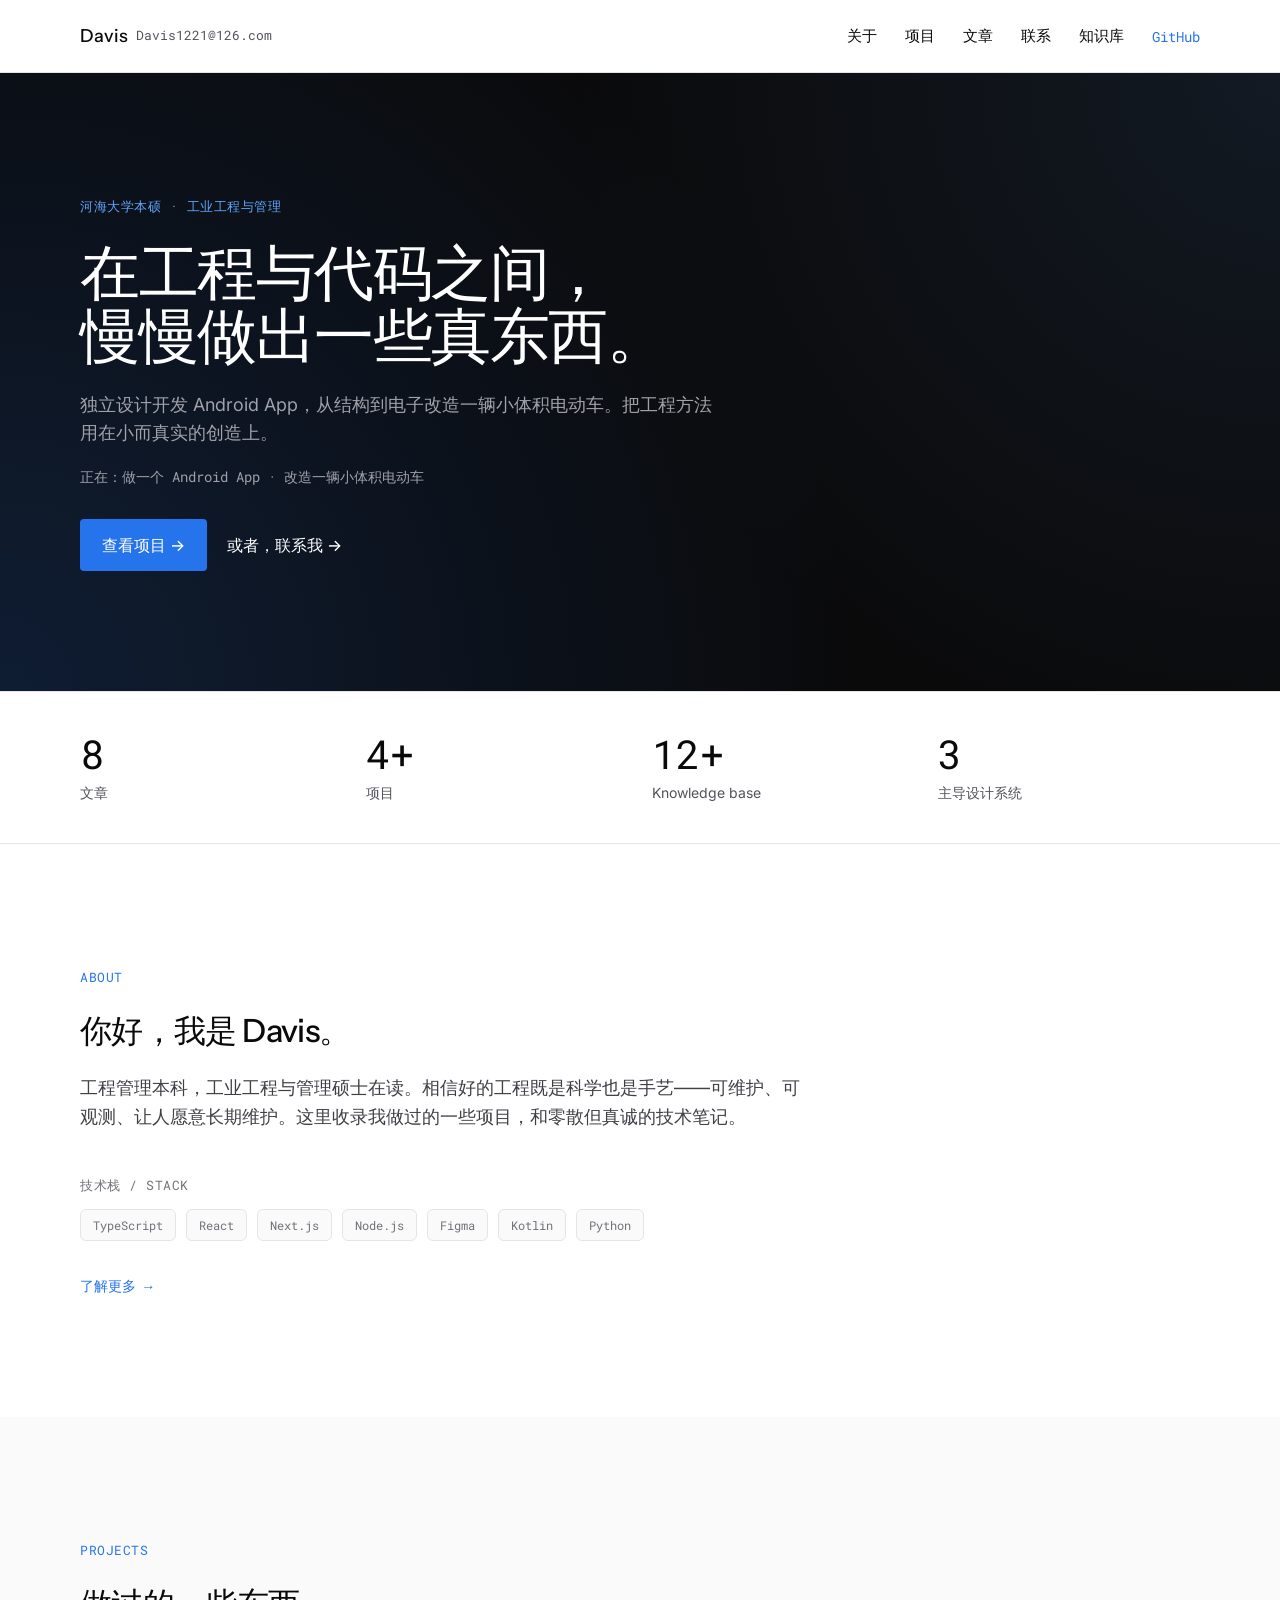
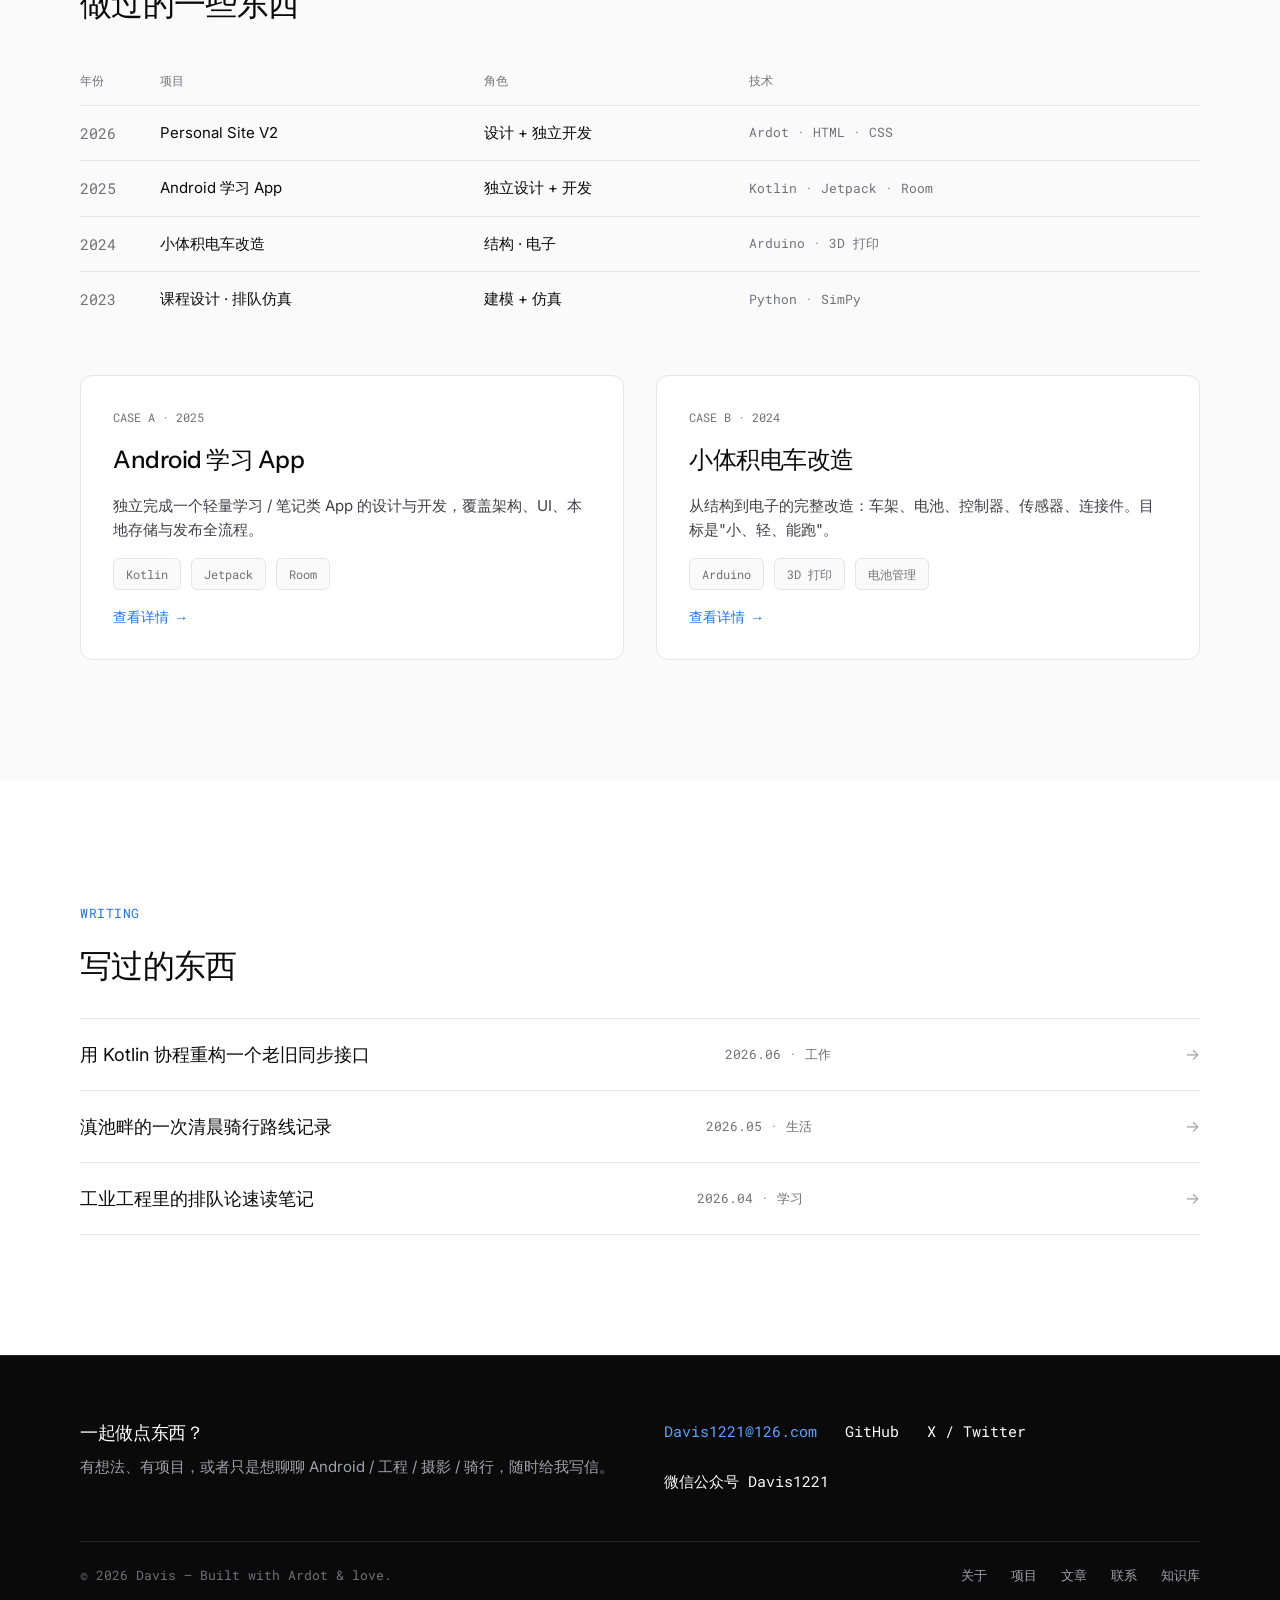
==== index.html @ aacbe088 "Initial commit: Davis personal site (6 pages + styles)" ====
<!doctype html>
<html lang="zh-CN">
<head>
  <meta charset="utf-8" />
  <meta name="viewport" content="width=device-width, initial-scale=1" />
  <title>Davis — Personal Site</title>
  <meta name="description" content="河海大学本硕 · 工业工程与管理。Android App / 小体积电车改造 / 数据分析。" />
  <link rel="preconnect" href="https://fonts.googleapis.com" />
  <link rel="preconnect" href="https://fonts.gstatic.com" crossorigin />
  <link href="https://fonts.googleapis.com/css2?family=Inter:wght@400;500;600&family=Instrument+Sans:wght@400;500;600&family=Roboto+Mono:wght@400;500&display=swap" rel="stylesheet" />
  <link rel="stylesheet" href="./styles.css" />
</head>
<body>

<header class="site-header">
  <div class="container row">
    <a class="wordmark" href="./index.html">
      <span class="name">Davis</span>
      <span class="handle">Davis1221@126.com</span>
    </a>
    <nav class="nav">
      <a href="./about.html">关于</a>
      <a href="./projects.html">项目</a>
      <a href="./writing.html">文章</a>
      <a href="./contact.html">联系</a>
      <a href="./knowledge.html">知识库</a>
      <a class="ext" href="https://github.com/Davis1221" target="_blank" rel="noopener">GitHub</a>
    </nav>
  </div>
</header>

<main>

<!-- HERO -->
<section class="hero">
  <div class="container">
    <span class="kicker">河海大学本硕 · 工业工程与管理</span>
    <h1 class="h-hero">在工程与代码之间，<br/>慢慢做出一些真东西。</h1>
    <p class="sub">独立设计开发 Android App，从结构到电子改造一辆小体积电动车。把工程方法用在小而真实的创造上。</p>
    <p class="now">正在：做一个 Android App · 改造一辆小体积电动车</p>
    <div class="cta-row">
      <a class="btn btn-primary" href="./projects.html">查看项目 →</a>
      <a class="btn btn-ghost" href="./contact.html">或者，联系我 →</a>
    </div>
  </div>
</section>

<!-- STATS -->
<section class="stats">
  <div class="container">
    <div class="row">
      <div class="stat"><div class="num">8</div><div class="label">文章</div></div>
      <div class="stat"><div class="num">4+</div><div class="label">项目</div></div>
      <div class="stat"><div class="num">12+</div><div class="label">Knowledge base</div></div>
      <div class="stat"><div class="num">3</div><div class="label">主导设计系统</div></div>
    </div>
  </div>
</section>

<!-- ABOUT PREVIEW -->
<section>
  <div class="container">
    <span class="kicker">ABOUT</span>
    <h2 class="h-3" style="margin-bottom: 24px;">你好，我是 Davis。</h2>
    <p class="lead">工程管理本科，工业工程与管理硕士在读。相信好的工程既是科学也是手艺——可维护、可观测、让人愿意长期维护。这里收录我做过的一些项目，和零散但真诚的技术笔记。</p>
    <div style="margin-top: 40px;">
      <div class="kicker muted" style="margin-bottom: 14px;">技术栈 / STACK</div>
      <div class="chips">
        <span class="chip">TypeScript</span>
        <span class="chip">React</span>
        <span class="chip">Next.js</span>
        <span class="chip">Node.js</span>
        <span class="chip">Figma</span>
        <span class="chip">Kotlin</span>
        <span class="chip">Python</span>
      </div>
    </div>
    <p style="margin-top: 32px;"><a href="./about.html" style="font-family: 'Roboto Mono', monospace; font-size: 14px; color: var(--accent);">了解更多 →</a></p>
  </div>
</section>

<!-- PROJECTS PREVIEW -->
<section class="alt">
  <div class="container">
    <span class="kicker">PROJECTS</span>
    <h2 class="h-3" style="margin-bottom: 32px;">做过的一些东西</h2>

    <table class="archive">
      <thead>
        <tr><th>年份</th><th>项目</th><th>角色</th><th>技术</th></tr>
      </thead>
      <tbody>
        <tr><td class="year">2026</td><td>Personal Site V2</td><td>设计 + 独立开发</td><td class="tech">Ardot · HTML · CSS</td></tr>
        <tr><td class="year">2025</td><td>Android 学习 App</td><td>独立设计 + 开发</td><td class="tech">Kotlin · Jetpack · Room</td></tr>
        <tr><td class="year">2024</td><td>小体积电车改造</td><td>结构 · 电子</td><td class="tech">Arduino · 3D 打印</td></tr>
        <tr><td class="year">2023</td><td>课程设计 · 排队仿真</td><td>建模 + 仿真</td><td class="tech">Python · SimPy</td></tr>
      </tbody>
    </table>

    <div class="case-grid" style="margin-top: 48px;">
      <a class="case" href="./projects.html">
        <span class="case-kicker">CASE A · 2025</span>
        <h3>Android 学习 App</h3>
        <p>独立完成一个轻量学习 / 笔记类 App 的设计与开发，覆盖架构、UI、本地存储与发布全流程。</p>
        <div class="chips"><span class="chip">Kotlin</span><span class="chip">Jetpack</span><span class="chip">Room</span></div>
        <span class="case-link">查看详情 →</span>
      </a>
      <a class="case" href="./projects.html">
        <span class="case-kicker">CASE B · 2024</span>
        <h3>小体积电车改造</h3>
        <p>从结构到电子的完整改造：车架、电池、控制器、传感器、连接件。目标是"小、轻、能跑"。</p>
        <div class="chips"><span class="chip">Arduino</span><span class="chip">3D 打印</span><span class="chip">电池管理</span></div>
        <span class="case-link">查看详情 →</span>
      </a>
    </div>
  </div>
</section>

<!-- WRITING PREVIEW -->
<section>
  <div class="container">
    <span class="kicker">WRITING</span>
    <h2 class="h-3" style="margin-bottom: 32px;">写过的东西</h2>
    <div class="articles">
      <a class="article-row" href="./writing.html">
        <span class="title">用 Kotlin 协程重构一个老旧同步接口</span>
        <span class="meta">2026.06 · 工作</span>
        <span class="arrow">→</span>
      </a>
      <a class="article-row" href="./writing.html">
        <span class="title">滇池畔的一次清晨骑行路线记录</span>
        <span class="meta">2026.05 · 生活</span>
        <span class="arrow">→</span>
      </a>
      <a class="article-row" href="./writing.html">
        <span class="title">工业工程里的排队论速读笔记</span>
        <span class="meta">2026.04 · 学习</span>
        <span class="arrow">→</span>
      </a>
    </div>
  </div>
</section>

</main>

<footer class="site-footer">
  <div class="container">
    <div class="grid">
      <div>
        <h3>一起做点东西？</h3>
        <p>有想法、有项目，或者只是想聊聊 Android / 工程 / 摄影 / 骑行，随时给我写信。</p>
      </div>
      <div>
        <div class="links">
          <a class="email" href="mailto:Davis1221@126.com">Davis1221@126.com</a>
          <a href="https://github.com/Davis1221" target="_blank" rel="noopener">GitHub</a>
          <a href="https://x.com/Davis1221" target="_blank" rel="noopener">X / Twitter</a>
          <a href="javascript:void(0)">微信公众号 Davis1221</a>
        </div>
      </div>
    </div>
    <div class="bottom">
      <span>© 2026 Davis — Built with Ardot & love.</span>
      <div class="nav-foot">
        <a href="./about.html">关于</a>
        <a href="./projects.html">项目</a>
        <a href="./writing.html">文章</a>
        <a href="./contact.html">联系</a>
        <a href="./knowledge.html">知识库</a>
      </div>
    </div>
  </div>
</footer>

</body>
</html>
---- styles.css ----
/* === Davis Personal Site — shared styles === */

:root {
  --white: #ffffff;
  --ink: #0a0a0b;
  --gray-50: #fafafa;
  --gray-100: #f4f4f5;
  --gray-200: #e5e5e5;
  --gray-300: #d4d4d8;
  --gray-400: #a1a1aa;
  --gray-500: #71717a;
  --gray-600: #52525b;
  --gray-700: #3f3f46;
  --gray-800: #27272a;
  --gray-900: #18181b;
  --accent: #2574eb;
  --accent-soft: #60a5fa;
  --max: 1280px;
  --pad-x: 80px;
  --section-y: 120px;
  --radius-sm: 6px;
  --radius: 12px;
  --t-fast: 120ms ease;
  --t: 200ms ease;
}

* { box-sizing: border-box; margin: 0; padding: 0; }
html, body { height: 100%; }
body {
  font-family: 'Inter', -apple-system, BlinkMacSystemFont, 'Segoe UI', system-ui, sans-serif;
  font-size: 16px;
  line-height: 1.5;
  color: var(--ink);
  background: var(--white);
  -webkit-font-smoothing: antialiased;
  -moz-osx-font-smoothing: grayscale;
  text-rendering: optimizeLegibility;
}

a { color: inherit; text-decoration: none; }
button { font-family: inherit; cursor: pointer; border: 0; background: none; }
img { max-width: 100%; display: block; }

.container { max-width: var(--max); margin: 0 auto; padding: 0 var(--pad-x); }

/* ===== typography ===== */
.kicker {
  font-family: 'Roboto Mono', ui-monospace, 'SF Mono', Menlo, monospace;
  font-size: 13px;
  color: var(--accent);
  letter-spacing: 0.04em;
  margin-bottom: 24px;
  display: inline-block;
}
.kicker.muted { color: var(--gray-500); }
h1, h2, h3, h4 {
  font-family: 'Instrument Sans', 'Inter', system-ui, sans-serif;
  font-weight: 500;
  letter-spacing: -0.02em;
  color: var(--ink);
}
.h-hero { font-size: 60px; line-height: 1.05; letter-spacing: -0.025em; font-weight: 400; }
.h-1 { font-size: 48px; line-height: 1.1; }
.h-2 { font-size: 40px; line-height: 1.15; }
.h-3 { font-size: 32px; line-height: 1.2; }
.h-4 { font-size: 20px; line-height: 1.3; }
.mono { font-family: 'Roboto Mono', ui-monospace, 'SF Mono', Menlo, monospace; }
.muted { color: var(--gray-500); }
.dim { color: var(--gray-400); }
.lead {
  font-size: 18px; line-height: 1.6;
  color: var(--gray-700);
  max-width: 720px;
}

/* ===== header ===== */
.site-header {
  position: sticky; top: 0; z-index: 50;
  background: var(--white);
  border-bottom: 1px solid var(--gray-200);
}
.site-header .row {
  height: 72px;
  display: flex; align-items: center; justify-content: space-between;
  gap: 32px;
}
.wordmark { display: flex; align-items: center; gap: 8px; }
.wordmark .name {
  font-family: 'Instrument Sans', sans-serif;
  font-size: 18px; font-weight: 500;
  color: var(--ink);
}
.wordmark .handle {
  font-family: 'Roboto Mono', monospace;
  font-size: 13px; color: var(--gray-600);
}
.nav { display: flex; align-items: center; gap: 28px; }
.nav a {
  font-size: 15px; color: var(--ink);
  transition: color var(--t);
  position: relative;
}
.nav a:hover { color: var(--accent); }
.nav a.is-active { color: var(--accent); }
.nav a.is-active::after {
  content: ''; position: absolute; left: 0; right: 0; bottom: -22px;
  height: 2px; background: var(--accent);
}
.nav .ext {
  font-family: 'Roboto Mono', monospace; font-size: 14px; color: var(--accent);
}

/* ===== hero (home) ===== */
.hero {
  background: var(--ink); color: var(--white);
  padding: 120px 0;
  position: relative; overflow: hidden;
}
.hero::before {
  content: ''; position: absolute; inset: 0;
  background: radial-gradient(circle at 0% 100%, rgba(37,116,235,0.18), transparent 60%),
              radial-gradient(circle at 100% 0%, rgba(96,165,250,0.10), transparent 50%);
  pointer-events: none;
}
.hero .container { position: relative; }
.hero .kicker { color: var(--accent-soft); }
.hero h1 { color: var(--white); margin-bottom: 24px; max-width: 900px; }
.hero .sub { color: var(--gray-400); font-size: 18px; line-height: 1.6; max-width: 640px; margin-bottom: 18px; }
.hero .now { font-family: 'Roboto Mono', monospace; font-size: 14px; color: var(--gray-400); margin-bottom: 32px; }
.cta-row { display: flex; gap: 20px; align-items: center; flex-wrap: wrap; }
.btn {
  display: inline-flex; align-items: center; gap: 6px;
  padding: 14px 22px; border-radius: 4px;
  font-size: 16px; font-weight: 500;
  transition: transform var(--t), background var(--t), color var(--t);
}
.btn-primary { background: var(--accent); color: var(--white); }
.btn-primary:hover { background: #1d63cf; transform: translateY(-1px); }
.btn-ghost { color: var(--white); padding: 14px 0; }
.btn-ghost:hover { color: var(--accent-soft); }

/* ===== section ===== */
section { padding: var(--section-y) 0; }
section.alt { background: var(--gray-50); }

/* ===== stats ===== */
.stats { border-top: 1px solid var(--gray-200); border-bottom: 1px solid var(--gray-200); padding: 40px 0; }
.stats .row { display: grid; grid-template-columns: repeat(4, 1fr); gap: 24px; }
.stat .num { font-family: 'Roboto Mono', monospace; font-size: 40px; line-height: 1.1; color: var(--ink); }
.stat .label { font-size: 14px; color: var(--gray-600); margin-top: 6px; }

/* ===== chips ===== */
.chips { display: flex; flex-wrap: wrap; gap: 10px; }
.chip {
  display: inline-flex; align-items: center;
  padding: 6px 12px; border-radius: var(--radius-sm);
  background: var(--gray-50); border: 1px solid var(--gray-200);
  font-family: 'Roboto Mono', monospace; font-size: 12px;
  color: var(--gray-500);
}
.chip.solid { background: var(--ink); color: var(--white); border-color: var(--ink); }

/* ===== case cards (home + projects) ===== */
.case-grid { display: grid; grid-template-columns: 1fr 1fr; gap: 32px; }
.case {
  background: var(--white); border: 1px solid var(--gray-200);
  border-radius: var(--radius); padding: 32px;
  display: flex; flex-direction: column; gap: 16px;
  transition: transform var(--t), box-shadow var(--t), border-color var(--t);
}
.case:hover { transform: translateY(-2px); box-shadow: 0 12px 32px rgba(10,10,11,0.06); border-color: var(--gray-300); }
.case .case-kicker { font-family: 'Roboto Mono', monospace; font-size: 12px; color: var(--gray-500); }
.case h3 { font-size: 24px; font-weight: 500; }
.case p { color: var(--gray-700); font-size: 15px; line-height: 1.6; }
.case .case-link { margin-top: auto; font-family: 'Roboto Mono', monospace; font-size: 14px; color: var(--accent); }
.case .case-link:hover { color: #1d63cf; }

/* ===== table (archive) ===== */
.archive { width: 100%; border-collapse: collapse; }
.archive th, .archive td { text-align: left; padding: 16px 0; }
.archive th {
  font-family: 'Roboto Mono', monospace; font-size: 12px;
  color: var(--gray-500); font-weight: 400;
  border-bottom: 1px solid var(--gray-200);
}
.archive tr + tr td { border-top: 1px solid var(--gray-200); }
.archive td { font-size: 15px; color: var(--ink); }
.archive td.year { font-family: 'Roboto Mono', monospace; color: var(--gray-500); width: 80px; }
.archive td.tech { color: var(--gray-500); font-family: 'Roboto Mono', monospace; font-size: 13px; }

/* ===== article list ===== */
.articles { display: flex; flex-direction: column; }
.article-row {
  display: flex; align-items: center; justify-content: space-between;
  padding: 22px 0; gap: 24px;
  border-top: 1px solid var(--gray-200);
  transition: padding-left var(--t);
}
.article-row:last-child { border-bottom: 1px solid var(--gray-200); }
.article-row:hover { padding-left: 8px; }
.article-row .title { font-size: 18px; color: var(--ink); }
.article-row .meta { font-family: 'Roboto Mono', monospace; font-size: 13px; color: var(--gray-500); }
.article-row .arrow { font-size: 16px; color: var(--gray-400); transition: transform var(--t), color var(--t); }
.article-row:hover .arrow { transform: translateX(4px); color: var(--accent); }

/* ===== education timeline ===== */
.edu { display: flex; flex-direction: column; }
.edu-row {
  display: grid; grid-template-columns: 200px 1fr; gap: 32px;
  padding: 28px 0; border-top: 1px solid var(--gray-200);
}
.edu-row:last-child { border-bottom: 1px solid var(--gray-200); }
.edu-row .when { font-family: 'Roboto Mono', monospace; font-size: 14px; color: var(--gray-500); }
.edu-row .where { font-size: 18px; color: var(--ink); font-weight: 500; }
.edu-row .what { color: var(--gray-700); margin-top: 4px; }

/* ===== practice cards (about) ===== */
.practice-grid { display: grid; grid-template-columns: 1fr 1fr; gap: 24px; }
.practice {
  border: 1px solid var(--gray-200); border-radius: var(--radius);
  padding: 28px; background: var(--white);
}
.practice h3 { font-size: 20px; margin-bottom: 10px; }
.practice p { color: var(--gray-700); line-height: 1.6; }

/* ===== contact (dark CTA) ===== */
.contact-dark {
  background: var(--ink); color: var(--white);
  padding: 120px 0; min-height: 600px;
  display: flex; flex-direction: column; justify-content: center;
}
.contact-dark .kicker { color: var(--accent-soft); }
.contact-dark h1 { color: var(--white); font-size: 40px; margin-bottom: 20px; }
.contact-dark .sub { color: var(--gray-400); font-size: 17px; line-height: 1.6; max-width: 680px; margin-bottom: 40px; }
.contact-methods { display: flex; gap: 48px; flex-wrap: wrap; padding-top: 32px; border-top: 1px solid var(--gray-800); }
.contact-method .label { font-family: 'Roboto Mono', monospace; font-size: 12px; color: var(--gray-500); margin-bottom: 8px; }
.contact-method .value { font-family: 'Roboto Mono', monospace; font-size: 15px; }
.contact-method .value.accent { color: var(--accent); }
.contact-method .value.white { color: var(--white); }

/* ===== site footer (shared, dark) ===== */
.site-footer {
  background: var(--ink); color: var(--white);
  padding: 64px 0 32px;
  border-top: 1px solid var(--gray-800);
}
.site-footer .grid { display: grid; grid-template-columns: 1fr 1fr; gap: 48px; }
.site-footer h3 { color: var(--white); font-size: 18px; margin-bottom: 8px; font-weight: 500; }
.site-footer p { color: var(--gray-400); font-size: 15px; line-height: 1.6; }
.site-footer .links { display: flex; gap: 28px; flex-wrap: wrap; }
.site-footer .links a { font-family: 'Roboto Mono', monospace; font-size: 15px; color: var(--white); }
.site-footer .links a:hover { color: var(--accent-soft); }
.site-footer .links a.email { color: var(--accent-soft); }
.site-footer .bottom {
  display: flex; align-items: center; justify-content: space-between;
  margin-top: 48px; padding-top: 24px; border-top: 1px solid var(--gray-800);
  font-family: 'Roboto Mono', monospace; font-size: 13px; color: var(--gray-500);
}
.site-footer .bottom .nav-foot { display: flex; gap: 24px; }
.site-footer .bottom .nav-foot a { color: var(--gray-400); }
.site-footer .bottom .nav-foot a:hover { color: var(--white); }

/* ===== knowledge base ===== */
.kb-grid { display: grid; grid-template-columns: repeat(3, 1fr); gap: 24px; }
.kb-card {
  background: var(--white); border: 1px solid var(--gray-200);
  border-radius: var(--radius); padding: 28px;
  display: flex; flex-direction: column; gap: 14px;
  transition: transform var(--t), box-shadow var(--t);
}
.kb-card:hover { transform: translateY(-2px); box-shadow: 0 8px 24px rgba(10,10,11,0.05); }
.kb-card h3 { font-size: 20px; }
.kb-card p { color: var(--gray-700); font-size: 14px; line-height: 1.6; }

.recent { display: flex; flex-direction: column; }
.recent .row {
  display: flex; align-items: center; justify-content: space-between;
  padding: 18px 0; gap: 24px;
  border-top: 1px solid var(--gray-200);
}
.recent .row:last-child { border-bottom: 1px solid var(--gray-200); }
.recent .row .title { font-size: 16px; }
.recent .row .meta { font-family: 'Roboto Mono', monospace; font-size: 13px; color: var(--gray-400); }

/* ===== responsive ===== */
@media (max-width: 1024px) {
  :root { --pad-x: 32px; --section-y: 80px; }
  .h-hero { font-size: 40px; }
  .h-1 { font-size: 36px; }
  .case-grid, .practice-grid { grid-template-columns: 1fr; }
  .kb-grid { grid-template-columns: 1fr; }
  .stats .row { grid-template-columns: repeat(2, 1fr); gap: 24px; }
  .nav { gap: 18px; }
  .nav a { font-size: 14px; }
  .hero { padding: 80px 0; }
  .wordmark .handle { display: none; }
}
@media (max-width: 640px) {
  :root { --pad-x: 20px; --section-y: 56px; }
  .h-hero { font-size: 32px; }
  .h-1 { font-size: 28px; }
  .h-2 { font-size: 26px; }
  .nav { gap: 12px; }
  .nav a { font-size: 13px; }
  .nav .ext { display: none; }
  .site-header .row { height: 60px; }
  .site-footer .grid { grid-template-columns: 1fr; gap: 24px; }
  .site-footer .bottom { flex-direction: column; gap: 16px; align-items: flex-start; }
  .edu-row { grid-template-columns: 1fr; gap: 8px; }
}
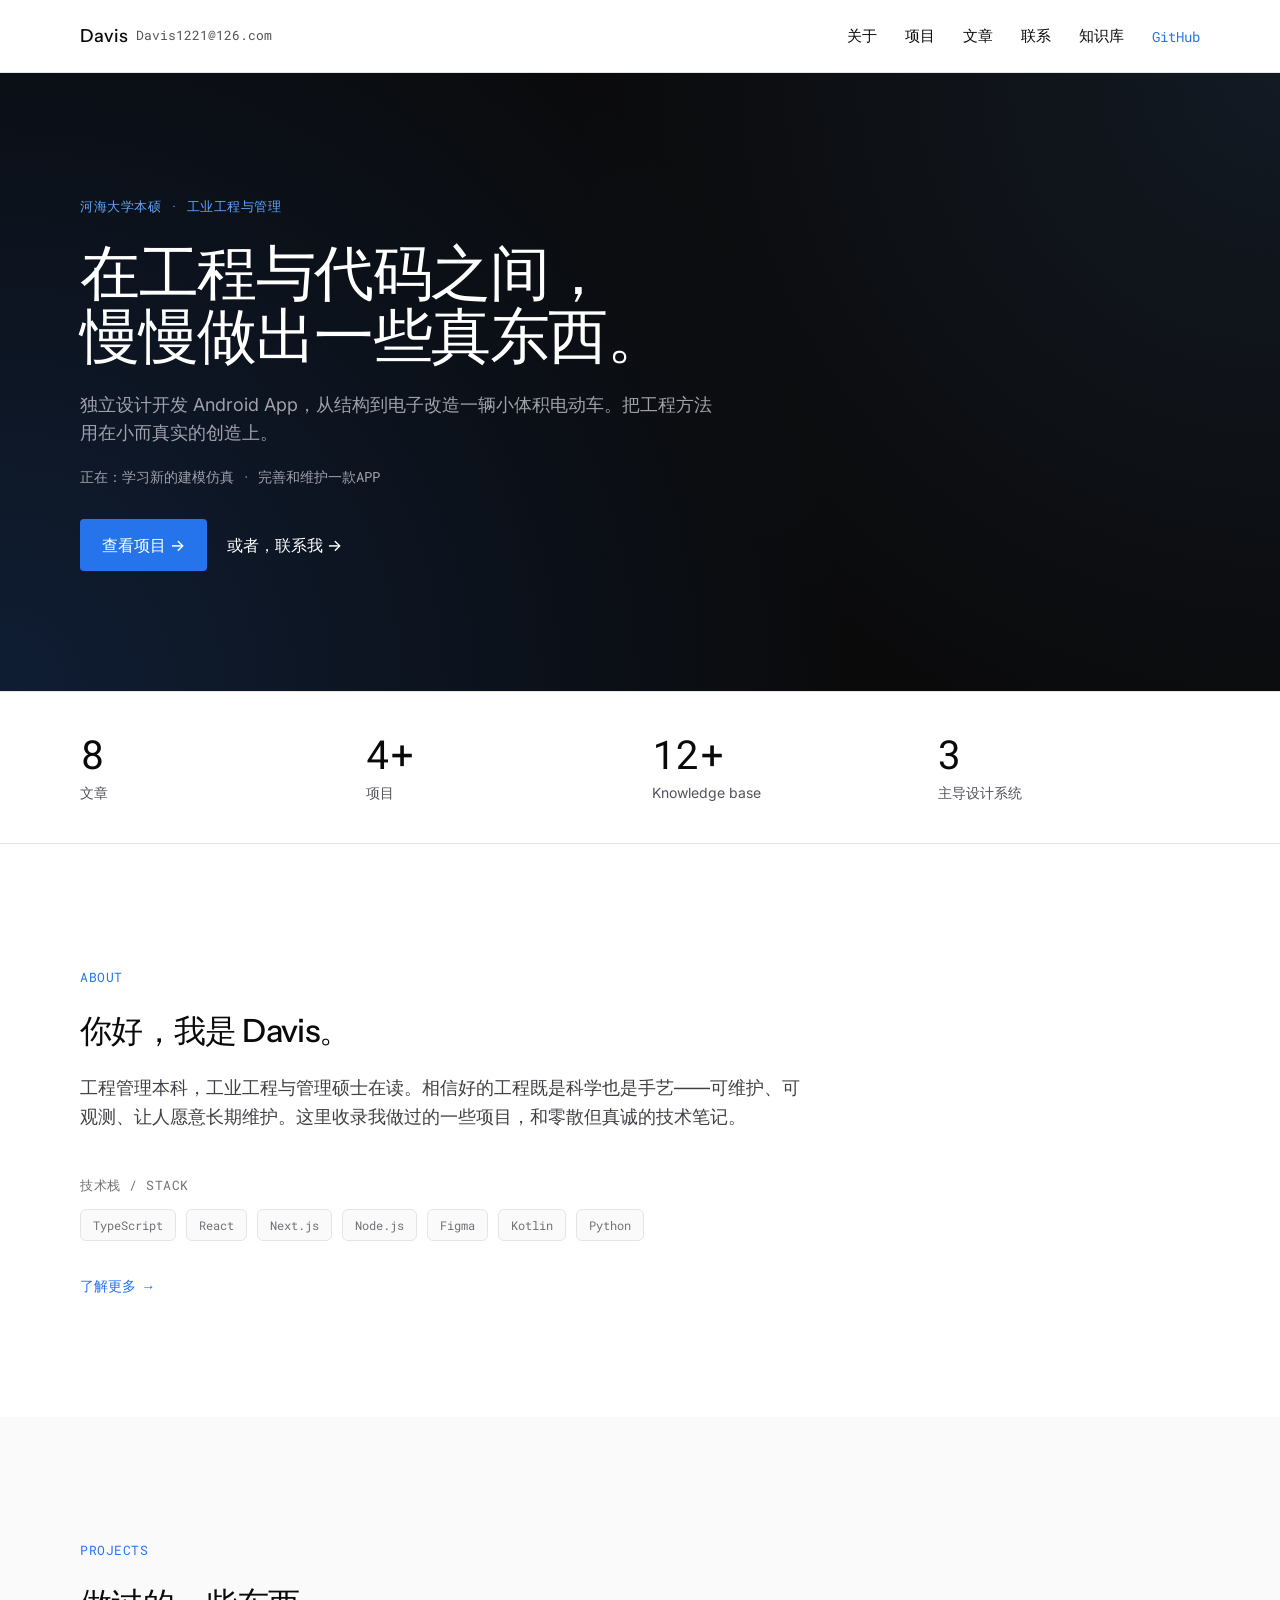
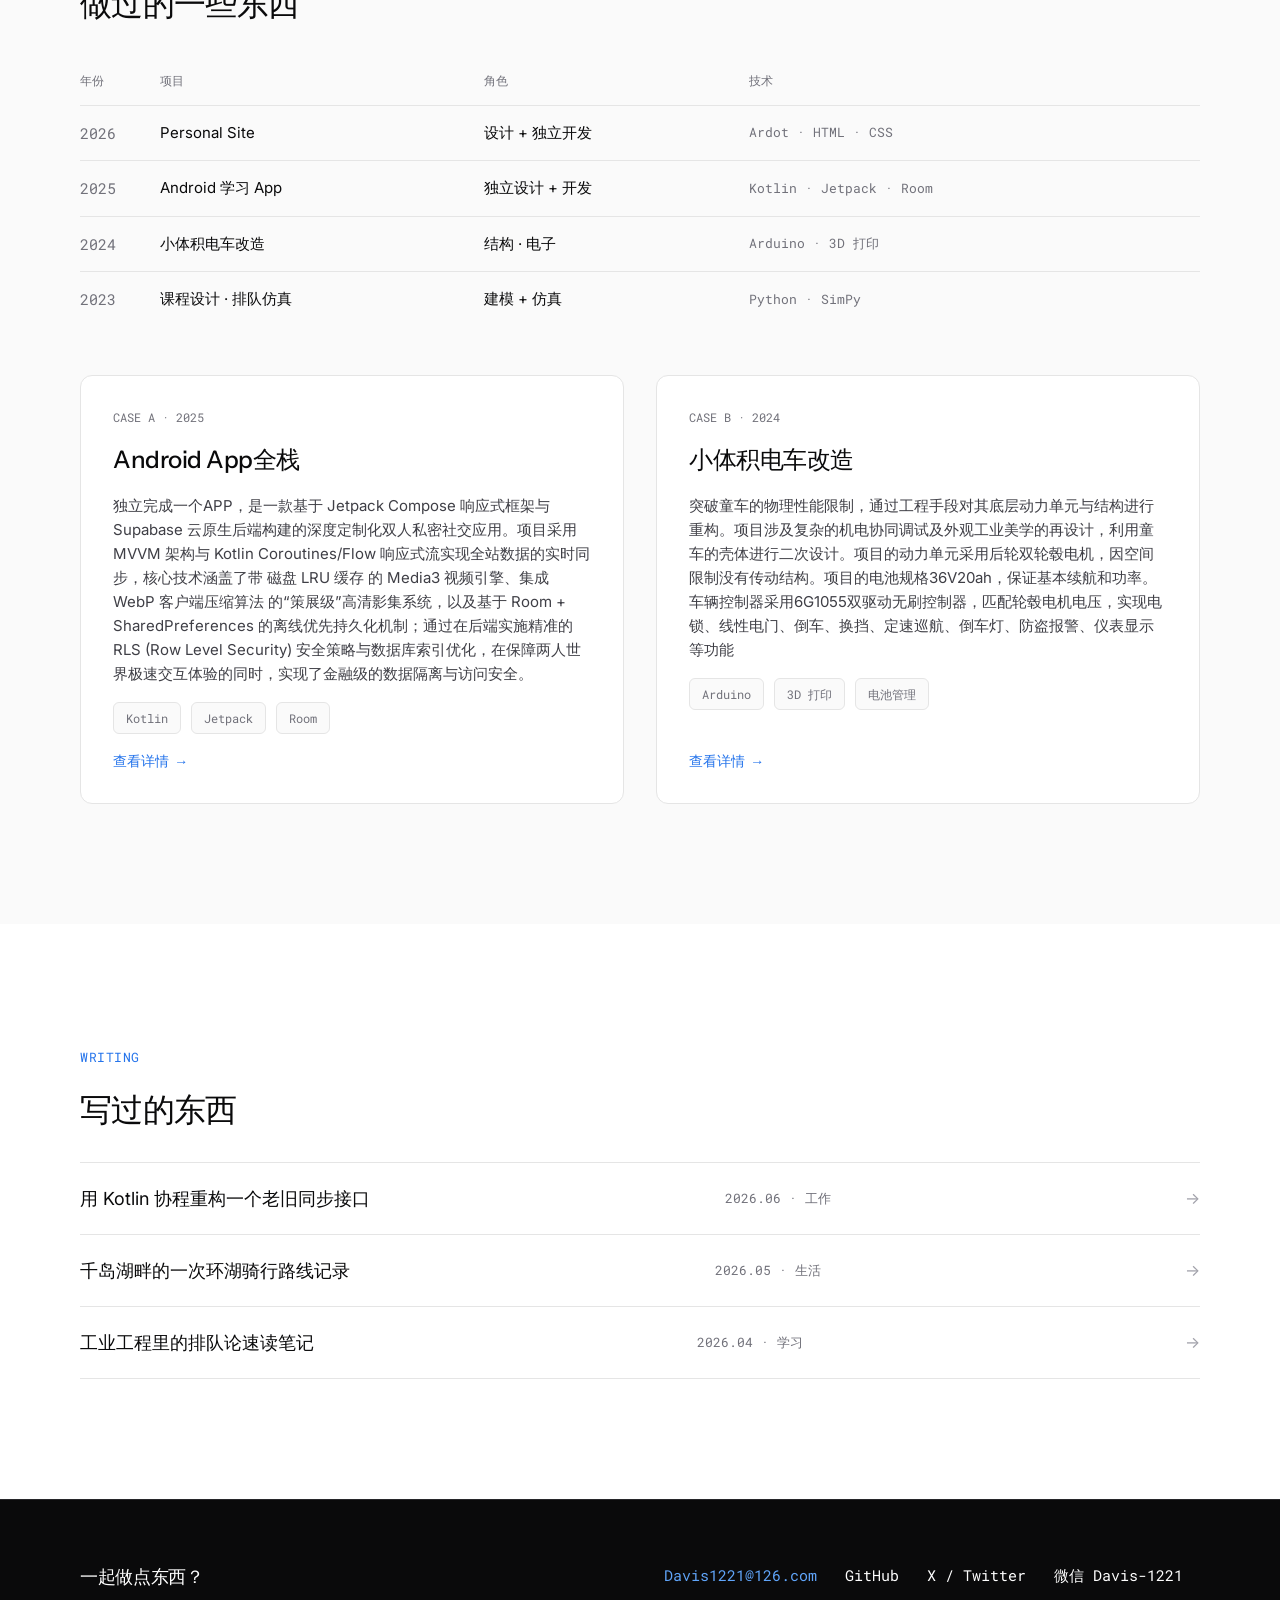
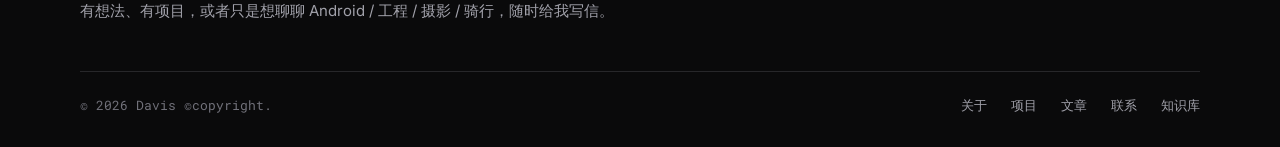
==== commit 398960a3: "Update index.html" ====
--- a/index.html
+++ b/index.html
@@ -24,7 +24,7 @@
       <a href="./writing.html">文章</a>
       <a href="./contact.html">联系</a>
       <a href="./knowledge.html">知识库</a>
-      <a class="ext" href="https://github.com/Davis1221" target="_blank" rel="noopener">GitHub</a>
+      <a class="ext" href="https://github.com/Davis-1221" target="_blank" rel="noopener">GitHub</a>
     </nav>
   </div>
 </header>
@@ -37,7 +37,7 @@
     <span class="kicker">河海大学本硕 · 工业工程与管理</span>
     <h1 class="h-hero">在工程与代码之间，<br/>慢慢做出一些真东西。</h1>
     <p class="sub">独立设计开发 Android App，从结构到电子改造一辆小体积电动车。把工程方法用在小而真实的创造上。</p>
-    <p class="now">正在：做一个 Android App · 改造一辆小体积电动车</p>
+    <p class="now">正在：学习新的建模仿真 · 完善和维护一款APP</p>
     <div class="cta-row">
       <a class="btn btn-primary" href="./projects.html">查看项目 →</a>
       <a class="btn btn-ghost" href="./contact.html">或者，联系我 →</a>
@@ -90,7 +90,7 @@
         <tr><th>年份</th><th>项目</th><th>角色</th><th>技术</th></tr>
       </thead>
       <tbody>
-        <tr><td class="year">2026</td><td>Personal Site V2</td><td>设计 + 独立开发</td><td class="tech">Ardot · HTML · CSS</td></tr>
+        <tr><td class="year">2026</td><td>Personal Site </td><td>设计 + 独立开发</td><td class="tech">Ardot · HTML · CSS</td></tr>
         <tr><td class="year">2025</td><td>Android 学习 App</td><td>独立设计 + 开发</td><td class="tech">Kotlin · Jetpack · Room</td></tr>
         <tr><td class="year">2024</td><td>小体积电车改造</td><td>结构 · 电子</td><td class="tech">Arduino · 3D 打印</td></tr>
         <tr><td class="year">2023</td><td>课程设计 · 排队仿真</td><td>建模 + 仿真</td><td class="tech">Python · SimPy</td></tr>
@@ -100,15 +100,15 @@
     <div class="case-grid" style="margin-top: 48px;">
       <a class="case" href="./projects.html">
         <span class="case-kicker">CASE A · 2025</span>
-        <h3>Android 学习 App</h3>
-        <p>独立完成一个轻量学习 / 笔记类 App 的设计与开发，覆盖架构、UI、本地存储与发布全流程。</p>
+        <h3>Android App全栈</h3>
+        <p>独立完成一个APP，是一款基于 Jetpack Compose 响应式框架与 Supabase 云原生后端构建的深度定制化双人私密社交应用。项目采用 MVVM 架构与 Kotlin Coroutines/Flow 响应式流实现全站数据的实时同步，核心技术涵盖了带 磁盘 LRU 缓存 的 Media3 视频引擎、集成 WebP 客户端压缩算法 的“策展级”高清影集系统，以及基于 Room + SharedPreferences 的离线优先持久化机制；通过在后端实施精准的 RLS (Row Level Security) 安全策略与数据库索引优化，在保障两人世界极速交互体验的同时，实现了金融级的数据隔离与访问安全。</p>
         <div class="chips"><span class="chip">Kotlin</span><span class="chip">Jetpack</span><span class="chip">Room</span></div>
         <span class="case-link">查看详情 →</span>
       </a>
       <a class="case" href="./projects.html">
         <span class="case-kicker">CASE B · 2024</span>
         <h3>小体积电车改造</h3>
-        <p>从结构到电子的完整改造：车架、电池、控制器、传感器、连接件。目标是"小、轻、能跑"。</p>
+        <p>突破童车的物理性能限制，通过工程手段对其底层动力单元与结构进行重构。项目涉及复杂的机电协同调试及外观工业美学的再设计，利用童车的壳体进行二次设计。项目的动力单元采用后轮双轮毂电机，因空间限制没有传动结构。项目的电池规格36V20ah，保证基本续航和功率。车辆控制器采用6G1055双驱动无刷控制器，匹配轮毂电机电压，实现电锁、线性电门、倒车、换挡、定速巡航、倒车灯、防盗报警、仪表显示等功能</p>
         <div class="chips"><span class="chip">Arduino</span><span class="chip">3D 打印</span><span class="chip">电池管理</span></div>
         <span class="case-link">查看详情 →</span>
       </a>
@@ -128,7 +128,7 @@
         <span class="arrow">→</span>
       </a>
       <a class="article-row" href="./writing.html">
-        <span class="title">滇池畔的一次清晨骑行路线记录</span>
+        <span class="title">千岛湖畔的一次环湖骑行路线记录</span>
         <span class="meta">2026.05 · 生活</span>
         <span class="arrow">→</span>
       </a>
@@ -153,14 +153,14 @@
       <div>
         <div class="links">
           <a class="email" href="mailto:Davis1221@126.com">Davis1221@126.com</a>
-          <a href="https://github.com/Davis1221" target="_blank" rel="noopener">GitHub</a>
+          <a href="https://github.com/Davis-1221" target="_blank" rel="noopener">GitHub</a>
           <a href="https://x.com/Davis1221" target="_blank" rel="noopener">X / Twitter</a>
-          <a href="javascript:void(0)">微信公众号 Davis1221</a>
+          <a href="javascript:void(0)">微信 Davis-1221</a>
         </div>
       </div>
     </div>
     <div class="bottom">
-      <span>© 2026 Davis — Built with Ardot & love.</span>
+      <span>© 2026 Davis ©copyright.</span>
       <div class="nav-foot">
         <a href="./about.html">关于</a>
         <a href="./projects.html">项目</a>
